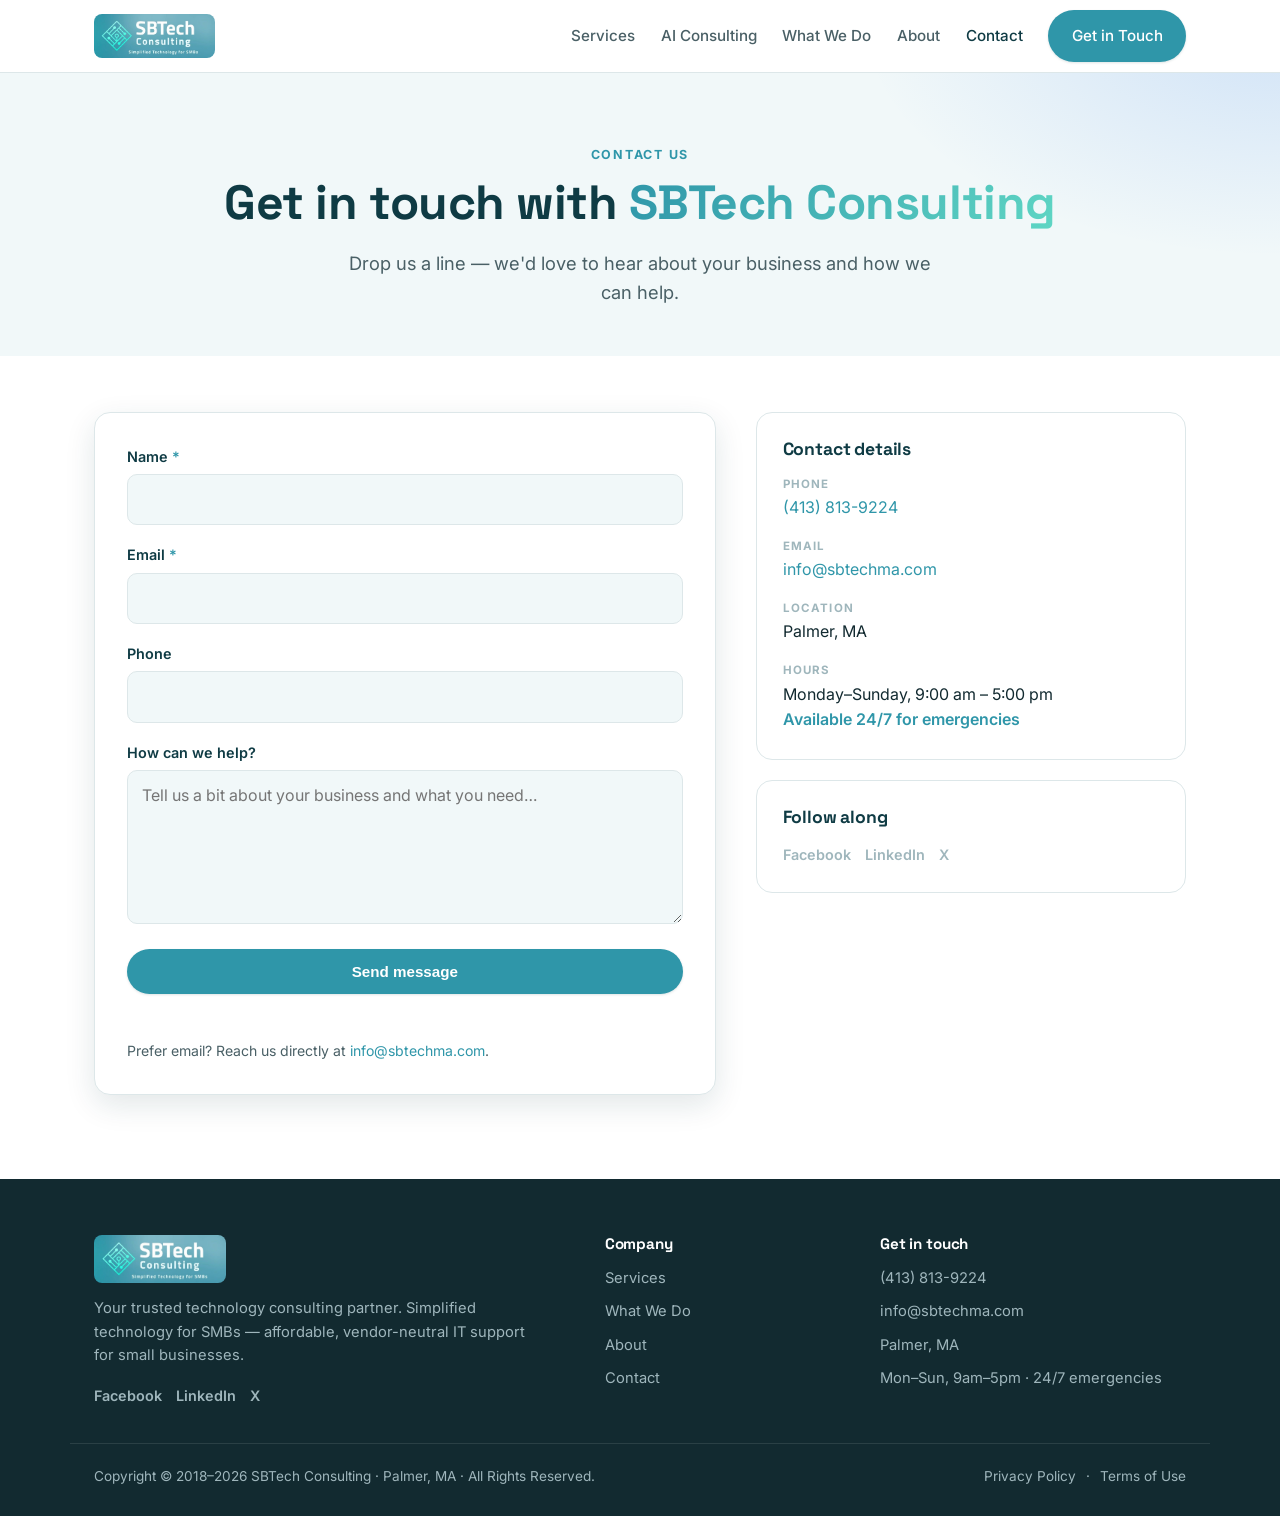
==== contact.html @ 66fe14eb "Add SEO basics: sitemap, robots, structured data, canonical URLs - Add robots.txt and sitemap.xml (4" ====
<!DOCTYPE html>
<html lang="en">
<head>
  <meta charset="UTF-8" />
  <meta name="viewport" content="width=device-width, initial-scale=1.0" />
  <title>Contact Us — SBTech Consulting</title>
  <meta name="description" content="Get in touch with SBTech Consulting. Call (413) 813-9224 or email info@sbtechma.com. Based in Palmer, MA. Available 24/7 for emergencies." />
  <link rel="canonical" href="https://sbtechma.com/contact.html" />

  <link rel="icon" type="image/png" href="assets/favicon.png" />
  <link rel="apple-touch-icon" href="assets/favicon.png" />
  <link rel="preconnect" href="https://fonts.googleapis.com" />
  <link rel="preconnect" href="https://fonts.gstatic.com" crossorigin />
  <link href="https://fonts.googleapis.com/css2?family=Inter:wght@400;500;600;700;800&family=Space+Grotesk:wght@500;600;700&display=swap" rel="stylesheet" />
  <link rel="stylesheet" href="styles.css" />
</head>
<body>
  <!-- Header -->
  <header class="site-header" id="top">
    <div class="container header-inner">
      <a href="index.html" class="brand" aria-label="SBTech Consulting home">
        <img src="assets/logo.png" alt="SBTech Consulting — Simplified Technology for SMBs" class="brand-logo" />
      </a>
      <nav class="nav" id="nav">
        <a href="index.html#services">Services</a>
        <a href="index.html#ai">AI Consulting</a>
        <a href="index.html#areas">What We Do</a>
        <a href="index.html#about">About</a>
        <a href="contact.html" class="active">Contact</a>
        <a href="contact.html" class="btn btn-primary nav-cta">Get in Touch</a>
      </nav>
      <button class="nav-toggle" id="navToggle" aria-label="Toggle menu" aria-expanded="false">
        <span></span><span></span><span></span>
      </button>
    </div>
  </header>

  <main>
    <section class="page-hero">
      <div class="container">
        <p class="eyebrow">Contact Us</p>
        <h1>Get in touch with <span class="grad">SBTech Consulting</span></h1>
        <p class="lead">Drop us a line — we'd love to hear about your business and how we can help.</p>
      </div>
    </section>

    <section class="section contact-section">
      <div class="container contact-grid">
        <!-- Form -->
        <div class="contact-form-wrap">
          <form id="contactForm" class="contact-form" action="https://api.web3forms.com/submit" method="POST" novalidate>
            <!-- Web3Forms config: replace the access key below with your own (see README) -->
            <input type="hidden" name="access_key" value="YOUR_WEB3FORMS_ACCESS_KEY" />
            <input type="hidden" name="subject" value="New inquiry from sbtechma.com" />
            <input type="hidden" name="from_name" value="SBTech Consulting Website" />
            <!-- Honeypot spam trap (hidden from real users) -->
            <input type="checkbox" name="botcheck" class="hp-field" tabindex="-1" autocomplete="off" />
            <div class="field">
              <label for="name">Name <span class="req">*</span></label>
              <input type="text" id="name" name="name" autocomplete="name" required />
            </div>
            <div class="field">
              <label for="email">Email <span class="req">*</span></label>
              <input type="email" id="email" name="email" autocomplete="email" required />
            </div>
            <div class="field">
              <label for="phone">Phone</label>
              <input type="tel" id="phone" name="phone" autocomplete="tel" />
            </div>
            <div class="field">
              <label for="message">How can we help?</label>
              <textarea id="message" name="message" rows="5" placeholder="Tell us a bit about your business and what you need…"></textarea>
            </div>
            <button type="submit" class="btn btn-primary btn-block">Send message</button>
            <p class="form-note" id="formNote" role="status"></p>
            <p class="form-fineprint">
              Prefer email? Reach us directly at
              <a href="mailto:info@sbtechma.com">info@sbtechma.com</a>.
            </p>
          </form>
        </div>

        <!-- Details -->
        <aside class="contact-details">
          <div class="detail-card">
            <h3>Contact details</h3>
            <ul class="detail-list">
              <li>
                <span class="detail-label">Phone</span>
                <a href="tel:+14138139224">(413) 813-9224</a>
              </li>
              <li>
                <span class="detail-label">Email</span>
                <a href="mailto:info@sbtechma.com">info@sbtechma.com</a>
              </li>
              <li>
                <span class="detail-label">Location</span>
                <span>Palmer, MA</span>
              </li>
              <li>
                <span class="detail-label">Hours</span>
                <span>Monday–Sunday, 9:00 am – 5:00 pm<br /><em>Available 24/7 for emergencies</em></span>
              </li>
            </ul>
          </div>
          <div class="detail-card">
            <h3>Follow along</h3>
            <div class="social">
              <a href="https://facebook.com/SBTechOnline/" target="_blank" rel="noopener">Facebook</a>
              <a href="https://linkedin.com/in/joseph-nompleggi-0834941b" target="_blank" rel="noopener">LinkedIn</a>
              <a href="https://x.com/NompleggiJoseph" target="_blank" rel="noopener">X</a>
            </div>
          </div>
        </aside>
      </div>
    </section>
  </main>

  <footer class="site-footer">
    <div class="container footer-grid">
      <div>
        <a href="index.html" class="brand brand-footer" aria-label="SBTech Consulting home">
          <img src="assets/logo.png" alt="SBTech Consulting" class="brand-logo" />
        </a>
        <p class="footer-blurb">Your trusted technology consulting partner. Simplified technology for SMBs — affordable, vendor-neutral IT support for small businesses.</p>
        <div class="social">
          <a href="https://facebook.com/SBTechOnline/" target="_blank" rel="noopener">Facebook</a>
          <a href="https://linkedin.com/in/joseph-nompleggi-0834941b" target="_blank" rel="noopener">LinkedIn</a>
          <a href="https://x.com/NompleggiJoseph" target="_blank" rel="noopener">X</a>
        </div>
      </div>
      <div class="footer-col">
        <h4>Company</h4>
        <a href="index.html#services">Services</a>
        <a href="index.html#areas">What We Do</a>
        <a href="index.html#about">About</a>
        <a href="contact.html">Contact</a>
      </div>
      <div class="footer-col">
        <h4>Get in touch</h4>
        <a href="tel:+14138139224">(413) 813-9224</a>
        <a href="mailto:info@sbtechma.com">info@sbtechma.com</a>
        <span>Palmer, MA</span>
        <span>Mon–Sun, 9am–5pm · 24/7 emergencies</span>
      </div>
    </div>
    <div class="container footer-bottom">
      <p>Copyright © 2018–<span id="year"></span> SBTech Consulting · Palmer, MA · All Rights Reserved.</p>
      <p class="footer-legal">
        <a href="privacy.html">Privacy Policy</a>
        <span aria-hidden="true">·</span>
        <a href="terms.html">Terms of Use</a>
      </p>
    </div>
  </footer>

  <script src="script.js"></script>
</body>
</html>
---- styles.css ----
/* ===========================================================
   SBTech Consulting — styles
   =========================================================== */

:root {
  /* Brand palette sampled from the SBTech logo (teal gradient + mint accent) */
  --navy: #0f3b44;        /* deep teal — headings */
  --navy-800: #134e59;    /* dark teal — dark sections */
  --navy-700: #1d6f7e;    /* mid teal */
  --blue: #2f96a9;        /* primary teal (logo) */
  --blue-600: #1d6f7e;    /* darker teal — hover */
  --cyan: #5fd6c4;        /* mint accent (logo icon) */
  --ink: #122a30;
  --slate: #4a6066;
  --slate-300: #9fb6bc;
  --line: #dde7e9;
  --bg: #ffffff;
  --bg-soft: #f1f8f9;
  --white: #ffffff;
  --radius: 16px;
  --radius-sm: 10px;
  --shadow-sm: 0 1px 3px rgba(15, 59, 68, .08), 0 1px 2px rgba(15, 59, 68, .06);
  --shadow-md: 0 10px 30px rgba(15, 59, 68, .12);
  --shadow-lg: 0 24px 60px rgba(15, 59, 68, .20);
  --grad: linear-gradient(120deg, var(--blue), var(--cyan));
  --maxw: 1140px;
}

* { box-sizing: border-box; }

html { scroll-behavior: smooth; }

body {
  margin: 0;
  font-family: "Inter", system-ui, -apple-system, Segoe UI, Roboto, sans-serif;
  color: var(--ink);
  background: var(--bg);
  line-height: 1.6;
  -webkit-font-smoothing: antialiased;
}

h1, h2, h3, h4 {
  font-family: "Space Grotesk", "Inter", sans-serif;
  line-height: 1.15;
  margin: 0 0 .4em;
  color: var(--navy);
  letter-spacing: -0.01em;
}

p { margin: 0 0 1rem; }
a { color: var(--blue); text-decoration: none; }
a:hover { color: var(--blue-600); }
img { max-width: 100%; display: block; }

.container {
  width: 100%;
  max-width: var(--maxw);
  margin: 0 auto;
  padding: 0 24px;
}

.grad {
  background: var(--grad);
  -webkit-background-clip: text;
  background-clip: text;
  color: transparent;
}

.eyebrow {
  text-transform: uppercase;
  letter-spacing: .14em;
  font-size: .78rem;
  font-weight: 700;
  color: var(--blue);
  margin: 0 0 .6rem;
}

/* ---------- Buttons ---------- */
.btn {
  display: inline-flex;
  align-items: center;
  justify-content: center;
  gap: .5rem;
  padding: .8rem 1.4rem;
  border-radius: 999px;
  font-weight: 600;
  font-size: .95rem;
  cursor: pointer;
  border: 1px solid transparent;
  transition: transform .15s ease, box-shadow .15s ease, background .2s ease;
  white-space: nowrap;
}
.btn:active { transform: translateY(1px); }
.btn-primary { background: var(--blue); color: #fff; box-shadow: var(--shadow-sm); }
.btn-primary:hover { background: var(--blue-600); color: #fff; box-shadow: var(--shadow-md); }
.btn-ghost { background: transparent; color: var(--navy); border-color: var(--line); }
.btn-ghost:hover { border-color: var(--blue); color: var(--blue); }
.btn-light { background: #fff; color: var(--navy); }
.btn-light:hover { color: var(--blue); }
.btn-ghost-light { background: transparent; color: #fff; border-color: rgba(255,255,255,.4); }
.btn-ghost-light:hover { border-color: #fff; color: #fff; }
.btn-block { width: 100%; }

/* ---------- Header ---------- */
.site-header {
  position: sticky;
  top: 0;
  z-index: 50;
  background: rgba(255,255,255,.85);
  backdrop-filter: blur(10px);
  border-bottom: 1px solid var(--line);
}
.header-inner {
  display: flex;
  align-items: center;
  justify-content: space-between;
  height: 72px;
}
.brand {
  display: inline-flex;
  align-items: center;
  gap: .6rem;
  font-family: "Space Grotesk", sans-serif;
  font-weight: 700;
  font-size: 1.2rem;
  color: var(--navy);
}
.brand-mark {
  display: grid;
  place-items: center;
  width: 38px; height: 38px;
  border-radius: 10px;
  background: var(--grad);
  color: #fff;
  font-weight: 700;
  font-size: .95rem;
}
.brand-accent { color: var(--blue); }

/* Image logo */
.brand-logo { height: 44px; width: auto; display: block; border-radius: 8px; }
.brand-footer .brand-logo { height: 48px; }
.nav {
  display: flex;
  align-items: center;
  gap: 1.6rem;
}
.nav > a {
  color: var(--slate);
  font-weight: 500;
  font-size: .95rem;
}
.nav > a:hover, .nav > a.active { color: var(--navy); }
.nav .nav-cta { color: #fff; }
.nav .nav-cta:hover { color: #fff; }

.nav-toggle {
  display: none;
  flex-direction: column;
  gap: 5px;
  background: none;
  border: 0;
  cursor: pointer;
  padding: 8px;
}
.nav-toggle span {
  width: 24px; height: 2px;
  background: var(--navy);
  border-radius: 2px;
  transition: .25s;
}

/* ---------- Hero ---------- */
.hero {
  position: relative;
  background:
    radial-gradient(900px 500px at 80% -10%, rgba(34,211,238,.18), transparent 60%),
    radial-gradient(700px 500px at 0% 0%, rgba(31,111,235,.16), transparent 55%),
    var(--bg-soft);
  padding: 84px 0 72px;
  overflow: hidden;
}
.hero-inner {
  display: grid;
  grid-template-columns: 1.15fr .85fr;
  gap: 48px;
  align-items: center;
}
.hero h1 {
  font-size: clamp(2.3rem, 5vw, 3.6rem);
  margin-bottom: .5em;
}
.tagline {
  font-family: "Space Grotesk", sans-serif;
  font-weight: 600;
  font-size: 1.1rem;
  color: var(--blue);
  margin: -0.2rem 0 1rem;
  letter-spacing: .01em;
}
.lead {
  font-size: 1.15rem;
  color: var(--slate);
  max-width: 32em;
}
.hero-actions {
  display: flex;
  gap: .8rem;
  flex-wrap: wrap;
  margin: 1.6rem 0 1.4rem;
}
.hero-badges {
  list-style: none;
  padding: 0; margin: 0;
  display: flex;
  flex-wrap: wrap;
  gap: 1rem 1.6rem;
  color: var(--slate);
  font-size: .92rem;
  font-weight: 500;
}

.hero-card {
  position: relative;
  background: var(--navy);
  color: #fff;
  border-radius: 20px;
  padding: 32px;
  box-shadow: var(--shadow-lg);
  overflow: hidden;
}
.hero-card-glow {
  position: absolute;
  inset: -40% -20% auto auto;
  width: 320px; height: 320px;
  background: var(--grad);
  filter: blur(60px);
  opacity: .35;
}
.hero-card-body { position: relative; }

/* Hero illustration */
.hero-image-wrap {
  position: relative;
  display: grid;
  place-items: center;
}
.hero-image-wrap .hero-card-glow {
  inset: 10% -10% auto auto;
  width: 360px; height: 360px;
  opacity: .25;
}
.hero-image {
  position: relative;
  width: 100%;
  max-width: 440px;
  border-radius: 20px;
  background: #fff;
  padding: 18px;
  box-shadow: var(--shadow-lg);
}
.hero-card-label {
  text-transform: uppercase;
  letter-spacing: .12em;
  font-size: .72rem;
  color: var(--cyan);
  font-weight: 700;
  margin-bottom: .8rem;
}
.hero-card-quote {
  font-family: "Space Grotesk", sans-serif;
  font-size: 1.25rem;
  line-height: 1.4;
  margin-bottom: 1.6rem;
}
.hero-card-meta {
  display: flex;
  align-items: center;
  gap: .8rem;
  border-top: 1px solid rgba(255,255,255,.14);
  padding-top: 1.2rem;
}
.hero-card-meta small { display: block; color: var(--slate-300); }
.avatar {
  display: grid;
  place-items: center;
  width: 44px; height: 44px;
  border-radius: 50%;
  background: var(--grad);
  font-weight: 700;
}

/* ---------- Stats ---------- */
.stats { background: var(--navy); color: #fff; }
.stats-grid {
  display: grid;
  grid-template-columns: repeat(4, 1fr);
  gap: 24px;
  padding: 36px 24px;
}
.stat { text-align: center; }
.stat strong {
  display: block;
  font-family: "Space Grotesk", sans-serif;
  font-size: 2rem;
  color: #fff;
}
.stat span { color: var(--slate-300); font-size: .9rem; }

/* ---------- Sections ---------- */
.section { padding: 84px 0; }
.section-alt { background: var(--bg-soft); }
.section-head { max-width: 42em; margin: 0 auto 48px; text-align: center; }
.section-head h2 { font-size: clamp(1.8rem, 3.5vw, 2.5rem); }
.section-sub { color: var(--slate); font-size: 1.05rem; }

/* ---------- Cards ---------- */
.cards {
  display: grid;
  grid-template-columns: repeat(4, 1fr);
  gap: 20px;
}
.card {
  background: #fff;
  border: 1px solid var(--line);
  border-radius: var(--radius);
  padding: 26px 22px;
  transition: transform .18s ease, box-shadow .18s ease, border-color .18s ease;
}
.card:hover {
  transform: translateY(-4px);
  box-shadow: var(--shadow-md);
  border-color: transparent;
}
.card-icon {
  font-size: 1.7rem;
  width: 52px; height: 52px;
  display: grid;
  place-items: center;
  border-radius: 12px;
  background: var(--bg-soft);
  margin-bottom: 14px;
}
.card h3 { font-size: 1.08rem; }
.card p { color: var(--slate); font-size: .95rem; margin: 0; }

/* Featured (AI) service card */
.card-featured {
  position: relative;
  background: linear-gradient(160deg, #103e47, #1d6f7e);
  border-color: transparent;
  color: #fff;
}
.card-featured h3 { color: #fff; }
.card-featured p { color: #d6eef0; }
.card-featured .card-icon { background: rgba(255,255,255,.12); }
.card-featured:hover { box-shadow: var(--shadow-lg); }
.card-badge {
  position: absolute;
  top: 16px; right: 16px;
  background: var(--cyan);
  color: #0f3b44;
  font-size: .68rem;
  font-weight: 800;
  letter-spacing: .08em;
  text-transform: uppercase;
  padding: 4px 10px;
  border-radius: 999px;
}
.card-link {
  display: inline-block;
  margin-top: 12px;
  color: var(--cyan);
  font-weight: 600;
  font-size: .92rem;
}
.card-link:hover { color: #fff; }

/* ---------- AI Consulting section ---------- */
.ai {
  position: relative;
  overflow: hidden;
  padding: 88px 0;
  background: linear-gradient(150deg, #0d3640 0%, #134e59 55%, #1d6f7e 100%);
  color: #fff;
}
.ai-bg { position: absolute; inset: 0; pointer-events: none; }
.ai-orb {
  position: absolute;
  border-radius: 50%;
  filter: blur(70px);
  opacity: .5;
}
.ai-orb-1 {
  width: 380px; height: 380px;
  background: radial-gradient(circle, var(--cyan), transparent 70%);
  top: -120px; right: -60px;
}
.ai-orb-2 {
  width: 320px; height: 320px;
  background: radial-gradient(circle, #2f96a9, transparent 70%);
  bottom: -120px; left: -80px;
}
.ai-grid {
  position: absolute;
  inset: 0;
  background-image:
    linear-gradient(rgba(255,255,255,.05) 1px, transparent 1px),
    linear-gradient(90deg, rgba(255,255,255,.05) 1px, transparent 1px);
  background-size: 44px 44px;
  mask-image: radial-gradient(ellipse at center, #000 30%, transparent 75%);
  -webkit-mask-image: radial-gradient(ellipse at center, #000 30%, transparent 75%);
}
.ai-inner { position: relative; }
.ai-head { max-width: 44em; margin: 0 auto 44px; text-align: center; }
.ai-head h2 { color: #fff; font-size: clamp(1.9rem, 3.6vw, 2.6rem); }
.ai-sub { color: #cfe7ea; font-size: 1.08rem; }
.eyebrow-light { color: var(--cyan); }

.ai-cards {
  display: grid;
  grid-template-columns: repeat(3, 1fr);
  gap: 18px;
}
.ai-card {
  background: rgba(255,255,255,.07);
  border: 1px solid rgba(255,255,255,.14);
  border-radius: var(--radius);
  padding: 26px 22px;
  backdrop-filter: blur(6px);
  transition: transform .18s ease, background .2s ease, border-color .2s ease;
}
.ai-card:hover {
  transform: translateY(-4px);
  background: rgba(255,255,255,.12);
  border-color: var(--cyan);
}
.ai-card-icon {
  font-size: 1.6rem;
  width: 50px; height: 50px;
  display: grid; place-items: center;
  border-radius: 12px;
  background: rgba(255,255,255,.12);
  margin-bottom: 14px;
}
.ai-card h3 { color: #fff; font-size: 1.1rem; }
.ai-card p { color: #cfe7ea; font-size: .95rem; margin: 0; }

.ai-cta {
  margin-top: 40px;
  text-align: center;
  display: flex;
  flex-direction: column;
  align-items: center;
  gap: 16px;
}
.ai-cta p { color: #eafafb; font-size: 1.12rem; max-width: 36em; margin: 0; }
.ai-cta em { color: var(--cyan); font-style: normal; font-weight: 700; }

/* ---------- Areas ---------- */
.areas {
  display: grid;
  grid-template-columns: repeat(3, 1fr);
  gap: 20px;
}
.area {
  background: #fff;
  border: 1px solid var(--line);
  border-radius: var(--radius);
  padding: 28px;
  position: relative;
}
.area-num {
  font-family: "Space Grotesk", sans-serif;
  font-weight: 700;
  color: var(--blue);
  opacity: .55;
  font-size: 1.1rem;
}
.area h3 { margin-top: .4rem; font-size: 1.15rem; }
.area p { color: var(--slate); margin: 0; font-size: .96rem; }
.area-cta {
  background: var(--navy);
  border-color: var(--navy);
  color: #fff;
  display: flex;
  flex-direction: column;
  gap: .5rem;
  align-items: flex-start;
}
.area-cta h3 { color: #fff; }
.area-cta p { color: var(--slate-300); }
.area-cta .btn { margin-top: auto; }

/* ---------- About ---------- */
.about-grid {
  display: grid;
  grid-template-columns: 1.1fr .9fr;
  gap: 56px;
  align-items: center;
}
.about-copy p { color: var(--slate); }
.about-points {
  list-style: none;
  margin: 0; padding: 0;
  display: grid;
  gap: 14px;
}
.about-points li {
  background: var(--bg-soft);
  border: 1px solid var(--line);
  border-left: 3px solid var(--blue);
  padding: 16px 18px;
  border-radius: var(--radius-sm);
  color: var(--slate);
}
.about-points strong { color: var(--navy); }

/* ---------- Partners ---------- */
.partners {
  list-style: none;
  margin: 0; padding: 0;
  display: flex;
  flex-wrap: wrap;
  justify-content: center;
  align-items: center;
  gap: 18px;
}
.partners li {
  background: #fff;
  border: 1px solid var(--line);
  border-radius: var(--radius-sm);
  padding: 18px 26px;
  box-shadow: var(--shadow-sm);
  display: grid;
  place-items: center;
  min-width: 150px;
  height: 92px;
  transition: transform .18s ease, box-shadow .18s ease;
}
.partners li:hover { transform: translateY(-3px); box-shadow: var(--shadow-md); }
.partners img {
  max-height: 48px;
  max-width: 150px;
  width: auto;
  object-fit: contain;
}

/* ---------- CTA ---------- */
.cta {
  background:
    radial-gradient(600px 300px at 90% 10%, rgba(34,211,238,.25), transparent 60%),
    var(--navy);
  color: #fff;
  padding: 72px 0;
}
.cta-inner { text-align: center; }
.cta h2 { color: #fff; font-size: clamp(1.7rem, 3vw, 2.3rem); }
.cta p { color: var(--slate-300); margin-bottom: 1.6rem; }
.cta .hero-actions { justify-content: center; }

/* ---------- Page hero (contact) ---------- */
.page-hero {
  background:
    radial-gradient(700px 400px at 100% -20%, rgba(31,111,235,.16), transparent 60%),
    var(--bg-soft);
  padding: 72px 0 48px;
  text-align: center;
}
.page-hero h1 { font-size: clamp(2rem, 4.5vw, 3rem); }
.page-hero .lead { margin: 0 auto; }

/* ---------- Contact ---------- */
.contact-section { padding-top: 56px; }
.contact-grid {
  display: grid;
  grid-template-columns: 1.3fr .9fr;
  gap: 40px;
  align-items: start;
}
.contact-form-wrap {
  background: #fff;
  border: 1px solid var(--line);
  border-radius: var(--radius);
  padding: 32px;
  box-shadow: var(--shadow-md);
}
.field { margin-bottom: 18px; }
.field label {
  display: block;
  font-weight: 600;
  font-size: .9rem;
  margin-bottom: 6px;
  color: var(--navy);
}
.req { color: var(--blue); }
.field input,
.field textarea {
  width: 100%;
  padding: 12px 14px;
  border: 1px solid var(--line);
  border-radius: var(--radius-sm);
  font: inherit;
  color: var(--ink);
  background: var(--bg-soft);
  transition: border-color .15s, box-shadow .15s, background .15s;
}
.field input:focus,
.field textarea:focus {
  outline: none;
  border-color: var(--blue);
  background: #fff;
  box-shadow: 0 0 0 3px rgba(31,111,235,.15);
}
.field textarea { resize: vertical; }
.form-note {
  margin: 14px 0 0;
  font-size: .92rem;
  font-weight: 600;
  min-height: 1.2em;
}
.form-note.ok { color: #15803d; }
.form-note.err { color: #b91c1c; }
.form-fineprint { margin: 14px 0 0; font-size: .88rem; color: var(--slate); }
.hp-field { position: absolute !important; left: -9999px; opacity: 0; height: 0; width: 0; }
.btn[disabled] { opacity: .6; cursor: progress; }

.contact-details { display: grid; gap: 20px; }
.detail-card {
  background: #fff;
  border: 1px solid var(--line);
  border-radius: var(--radius);
  padding: 26px;
}
.detail-card h3 { font-size: 1.1rem; margin-bottom: 1rem; }
.detail-list { list-style: none; margin: 0; padding: 0; display: grid; gap: 16px; }
.detail-list li { display: grid; gap: 2px; }
.detail-label {
  text-transform: uppercase;
  letter-spacing: .1em;
  font-size: .72rem;
  font-weight: 700;
  color: var(--slate-300);
}
.detail-list em { color: var(--blue); font-style: normal; font-weight: 600; }

/* ---------- Footer ---------- */
.site-footer { background: var(--ink); color: var(--slate-300); padding: 56px 0 28px; }
.footer-grid {
  display: grid;
  grid-template-columns: 2fr 1fr 1.3fr;
  gap: 40px;
  padding-bottom: 36px;
  border-bottom: 1px solid rgba(255,255,255,.1);
}
.brand-footer { color: #fff; margin-bottom: 14px; }
.footer-blurb { max-width: 30em; font-size: .92rem; }
.footer-col { display: flex; flex-direction: column; gap: 10px; }
.footer-col h4 { color: #fff; font-size: .95rem; margin-bottom: 4px; }
.footer-col a, .footer-col span { color: var(--slate-300); font-size: .92rem; }
.footer-col a:hover { color: #fff; }
.social { display: flex; gap: 14px; margin-top: 14px; }
.social a { color: var(--slate-300); font-weight: 600; font-size: .9rem; }
.social a:hover { color: var(--cyan); }
.footer-bottom {
  padding-top: 22px;
  font-size: .85rem;
  display: flex;
  flex-wrap: wrap;
  justify-content: space-between;
  gap: 8px 20px;
}
.footer-bottom p { margin: 0; }
.footer-legal { display: flex; gap: 10px; align-items: center; }
.footer-legal a { color: var(--slate-300); }
.footer-legal a:hover { color: #fff; }

/* ---------- Legal pages ---------- */
.legal {
  max-width: 760px;
  margin: 0 auto;
}
.legal h2 {
  font-size: 1.3rem;
  margin-top: 2rem;
}
.legal p, .legal li { color: var(--slate); }
.legal ul { padding-left: 1.2rem; margin: 0 0 1rem; }
.legal li { margin-bottom: .5rem; }
.legal-meta {
  color: var(--slate-300);
  font-size: .9rem;
  font-weight: 600;
  text-transform: uppercase;
  letter-spacing: .06em;
}
.legal-disclaimer {
  margin-top: 2.5rem;
  padding: 16px 18px;
  background: var(--bg-soft);
  border-left: 3px solid var(--blue);
  border-radius: var(--radius-sm);
  font-size: .9rem;
  color: var(--slate);
}

/* ---------- Responsive ---------- */
@media (max-width: 980px) {
  .hero-inner, .about-grid, .contact-grid { grid-template-columns: 1fr; }
  .cards { grid-template-columns: repeat(2, 1fr); }
  .areas { grid-template-columns: repeat(2, 1fr); }
  .ai-cards { grid-template-columns: repeat(2, 1fr); }
  .hero-card { max-width: 480px; }
}

@media (max-width: 760px) {
  .nav {
    position: fixed;
    inset: 72px 0 auto 0;
    flex-direction: column;
    align-items: stretch;
    background: #fff;
    border-bottom: 1px solid var(--line);
    padding: 16px 24px 24px;
    gap: .5rem;
    transform: translateY(-120%);
    transition: transform .28s ease;
    box-shadow: var(--shadow-md);
  }
  .nav.open { transform: translateY(0); }
  .nav > a { padding: 10px 0; }
  .nav .nav-cta { margin-top: 6px; }
  .nav-toggle { display: flex; }
  .nav-toggle[aria-expanded="true"] span:nth-child(1) { transform: translateY(7px) rotate(45deg); }
  .nav-toggle[aria-expanded="true"] span:nth-child(2) { opacity: 0; }
  .nav-toggle[aria-expanded="true"] span:nth-child(3) { transform: translateY(-7px) rotate(-45deg); }
  .stats-grid { grid-template-columns: repeat(2, 1fr); gap: 28px; }
  .footer-grid { grid-template-columns: 1fr; gap: 28px; }
  .section { padding: 60px 0; }
}

@media (max-width: 480px) {
  .cards, .areas, .ai-cards { grid-template-columns: 1fr; }
}
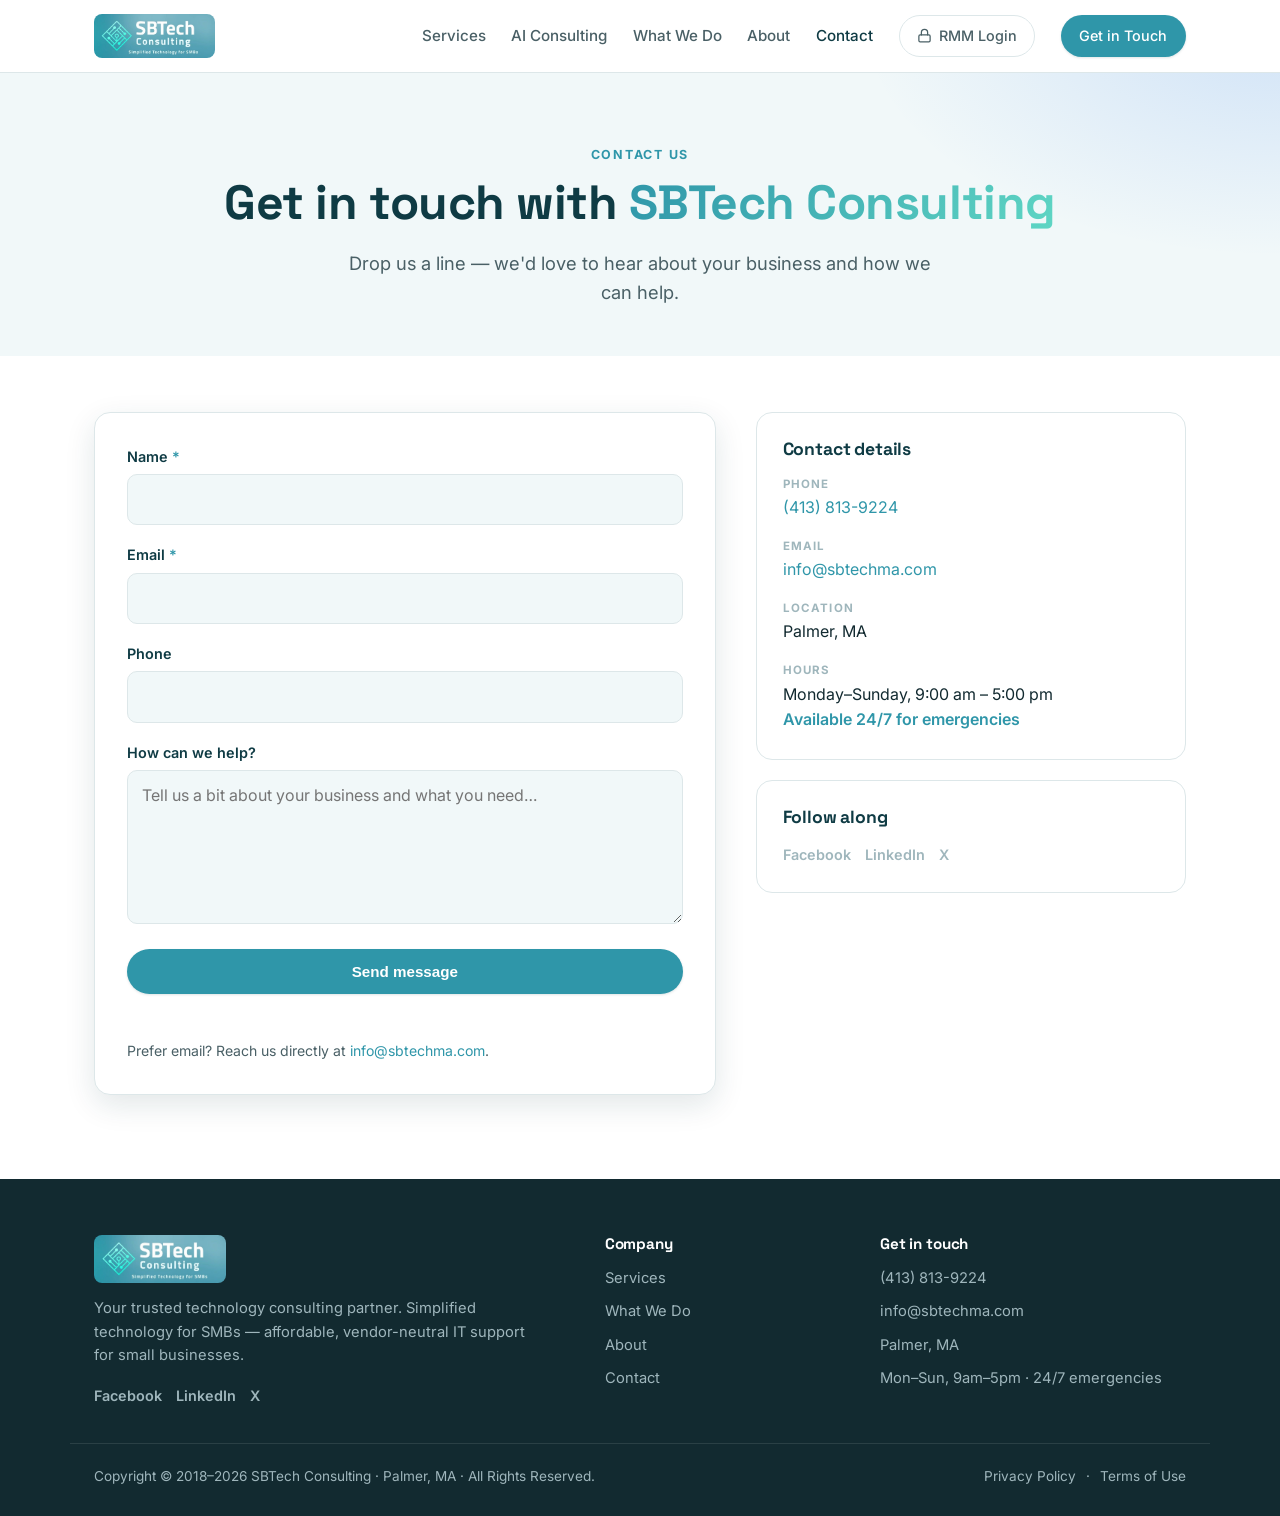
==== commit 244b2432: "Add RMM Login button to header nav Links to the remote monitoring dashboard (am.remote.management) i" ====
--- a/contact.html
+++ b/contact.html
@@ -27,6 +27,10 @@
         <a href="index.html#areas">What We Do</a>
         <a href="index.html#about">About</a>
         <a href="contact.html" class="active">Contact</a>
+        <a href="https://www.am.remote.management/dashboard/" target="_blank" rel="noopener" class="btn btn-ghost nav-login">
+          <svg viewBox="0 0 24 24" fill="none" stroke="currentColor" stroke-width="2" stroke-linecap="round" stroke-linejoin="round" aria-hidden="true"><rect x="3" y="11" width="18" height="11" rx="2"/><path d="M7 11V7a5 5 0 0 1 10 0v4"/></svg>
+          RMM Login
+        </a>
         <a href="contact.html" class="btn btn-primary nav-cta">Get in Touch</a>
       </nav>
       <button class="nav-toggle" id="navToggle" aria-label="Toggle menu" aria-expanded="false">
--- a/styles.css
+++ b/styles.css
@@ -153,6 +153,9 @@
 .nav > a:hover, .nav > a.active { color: var(--navy); }
 .nav .nav-cta { color: #fff; }
 .nav .nav-cta:hover { color: #fff; }
+.nav .btn { padding: .55rem 1.1rem; font-size: .9rem; }
+.nav-login { display: inline-flex; align-items: center; gap: .4rem; }
+.nav-login svg { width: 15px; height: 15px; }
 
 .nav-toggle {
   display: none;
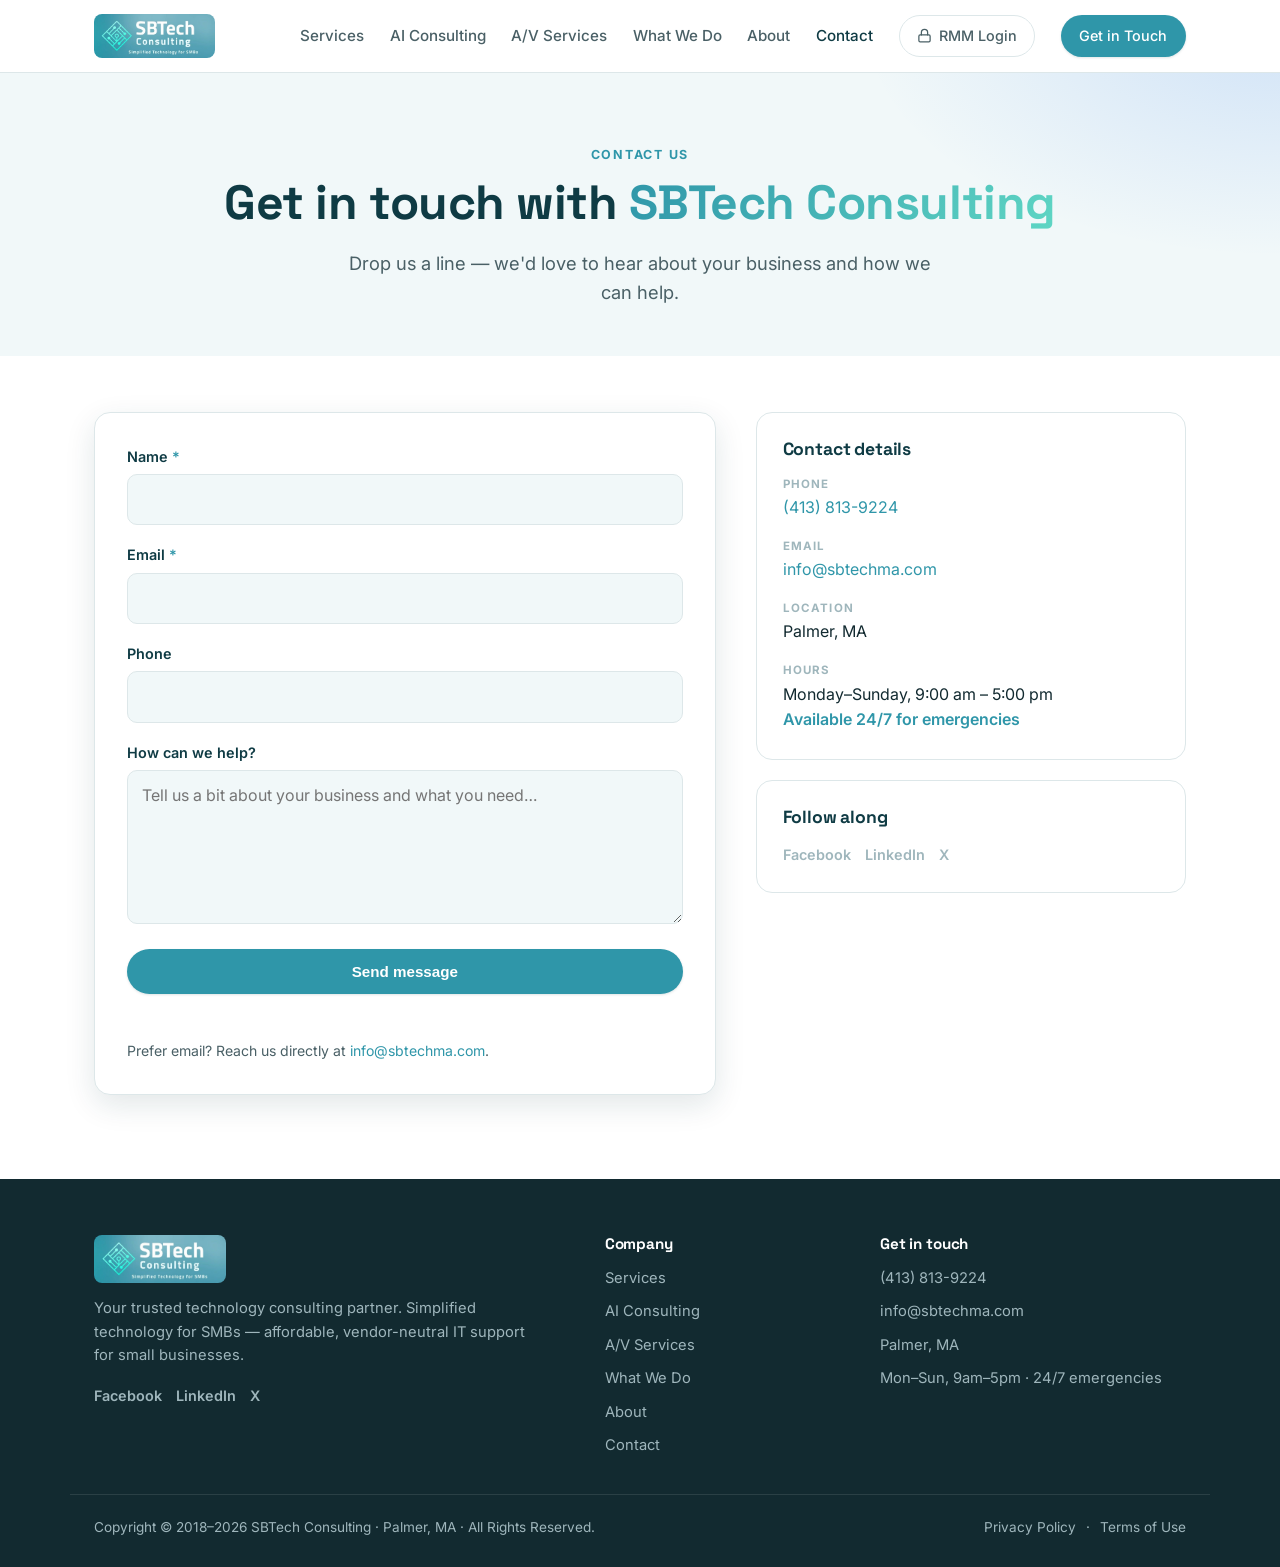
==== commit 6f9370a2: "Add Audio/Video Services section - New A/V Services section: mics/lavs, speakers, screens/projectors" ====
--- a/contact.html
+++ b/contact.html
@@ -24,6 +24,7 @@
       <nav class="nav" id="nav">
         <a href="index.html#services">Services</a>
         <a href="index.html#ai">AI Consulting</a>
+        <a href="index.html#av">A/V Services</a>
         <a href="index.html#areas">What We Do</a>
         <a href="index.html#about">About</a>
         <a href="contact.html" class="active">Contact</a>
@@ -136,6 +137,8 @@
       <div class="footer-col">
         <h4>Company</h4>
         <a href="index.html#services">Services</a>
+        <a href="index.html#ai">AI Consulting</a>
+        <a href="index.html#av">A/V Services</a>
         <a href="index.html#areas">What We Do</a>
         <a href="index.html#about">About</a>
         <a href="contact.html">Contact</a>
--- a/styles.css
+++ b/styles.css
@@ -149,6 +149,7 @@
   color: var(--slate);
   font-weight: 500;
   font-size: .95rem;
+  white-space: nowrap;
 }
 .nav > a:hover, .nav > a.active { color: var(--navy); }
 .nav .nav-cta { color: #fff; }
@@ -460,6 +461,8 @@
 .ai-cta p { color: #eafafb; font-size: 1.12rem; max-width: 36em; margin: 0; }
 .ai-cta em { color: var(--cyan); font-style: normal; font-weight: 700; }
 
+.av-cta { text-align: center; margin-top: 36px; }
+
 /* ---------- Areas ---------- */
 .areas {
   display: grid;
@@ -716,7 +719,7 @@
   .hero-card { max-width: 480px; }
 }
 
-@media (max-width: 760px) {
+@media (max-width: 1024px) {
   .nav {
     position: fixed;
     inset: 72px 0 auto 0;
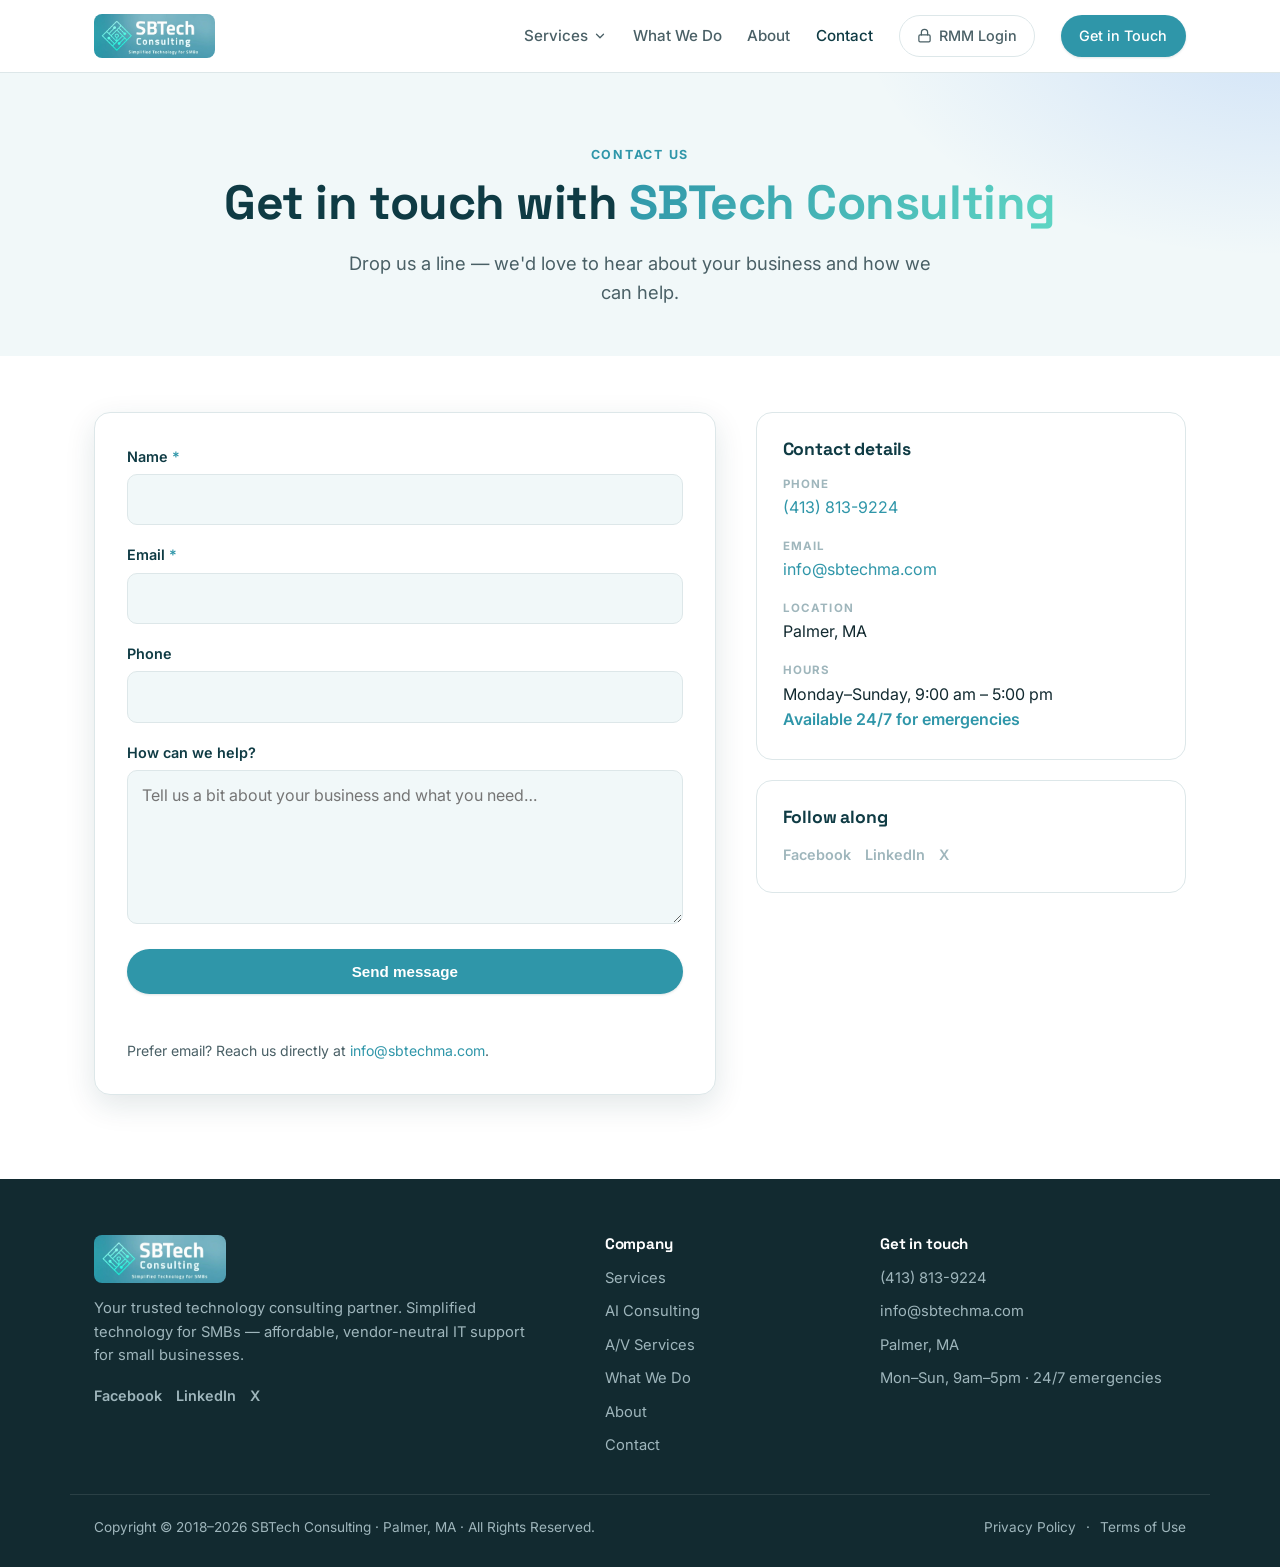
==== commit a4dacac4: "Group Services into a dropdown (IT Consulting, A/V, AI) - Replace separate top-level AI/AV nav items" ====
--- a/contact.html
+++ b/contact.html
@@ -22,9 +22,16 @@
         <img src="assets/logo.png" alt="SBTech Consulting — Simplified Technology for SMBs" class="brand-logo" />
       </a>
       <nav class="nav" id="nav">
-        <a href="index.html#services">Services</a>
-        <a href="index.html#ai">AI Consulting</a>
-        <a href="index.html#av">A/V Services</a>
+        <div class="nav-item has-dropdown">
+          <a href="index.html#services" class="nav-link">Services
+            <svg class="caret" viewBox="0 0 24 24" fill="none" stroke="currentColor" stroke-width="2.2" stroke-linecap="round" stroke-linejoin="round" aria-hidden="true"><path d="m6 9 6 6 6-6"/></svg>
+          </a>
+          <div class="dropdown">
+            <a href="index.html#services">IT Consulting</a>
+            <a href="index.html#av">A/V Services</a>
+            <a href="index.html#ai">AI Consulting</a>
+          </div>
+        </div>
         <a href="index.html#areas">What We Do</a>
         <a href="index.html#about">About</a>
         <a href="contact.html" class="active">Contact</a>
--- a/styles.css
+++ b/styles.css
@@ -145,13 +145,62 @@
   align-items: center;
   gap: 1.6rem;
 }
-.nav > a {
+.nav > a, .nav-link {
   color: var(--slate);
   font-weight: 500;
   font-size: .95rem;
   white-space: nowrap;
 }
-.nav > a:hover, .nav > a.active { color: var(--navy); }
+.nav > a:hover, .nav > a.active, .nav-link:hover { color: var(--navy); }
+
+/* Dropdown menu */
+.nav-item { position: relative; display: inline-flex; }
+.nav-link {
+  display: inline-flex;
+  align-items: center;
+  gap: .3rem;
+  cursor: pointer;
+}
+.nav-link .caret {
+  width: 14px; height: 14px;
+  transition: transform .2s ease;
+}
+.nav-item:hover .nav-link .caret,
+.nav-item:focus-within .nav-link .caret { transform: rotate(180deg); }
+.dropdown {
+  position: absolute;
+  top: 100%;
+  left: 0;
+  min-width: 200px;
+  background: #fff;
+  border: 1px solid var(--line);
+  border-radius: 12px;
+  box-shadow: var(--shadow-md);
+  padding: 8px;
+  display: flex;
+  flex-direction: column;
+  gap: 2px;
+  opacity: 0;
+  visibility: hidden;
+  transform: translateY(6px);
+  transition: opacity .18s ease, transform .18s ease, visibility .18s;
+  z-index: 60;
+}
+.nav-item:hover .dropdown,
+.nav-item:focus-within .dropdown {
+  opacity: 1;
+  visibility: visible;
+  transform: translateY(0);
+}
+.dropdown a {
+  padding: 9px 12px;
+  border-radius: 8px;
+  color: var(--slate);
+  font-size: .92rem;
+  font-weight: 500;
+  white-space: nowrap;
+}
+.dropdown a:hover { background: var(--bg-soft); color: var(--navy); }
 .nav .nav-cta { color: #fff; }
 .nav .nav-cta:hover { color: #fff; }
 .nav .btn { padding: .55rem 1.1rem; font-size: .9rem; }
@@ -736,6 +785,25 @@
   .nav.open { transform: translateY(0); }
   .nav > a { padding: 10px 0; }
   .nav .nav-cta { margin-top: 6px; }
+  /* Dropdown expands inline inside the mobile menu */
+  .nav-item { display: block; width: 100%; }
+  .nav-link { padding: 10px 0; }
+  .nav-link .caret { display: none; }
+  .dropdown {
+    position: static;
+    opacity: 1;
+    visibility: visible;
+    transform: none;
+    min-width: 0;
+    padding: 0 0 4px 14px;
+    margin: 0 0 4px 4px;
+    border: none;
+    border-left: 2px solid var(--line);
+    border-radius: 0;
+    box-shadow: none;
+    background: transparent;
+  }
+  .dropdown a { padding: 8px 0; }
   .nav-toggle { display: flex; }
   .nav-toggle[aria-expanded="true"] span:nth-child(1) { transform: translateY(7px) rotate(45deg); }
   .nav-toggle[aria-expanded="true"] span:nth-child(2) { opacity: 0; }
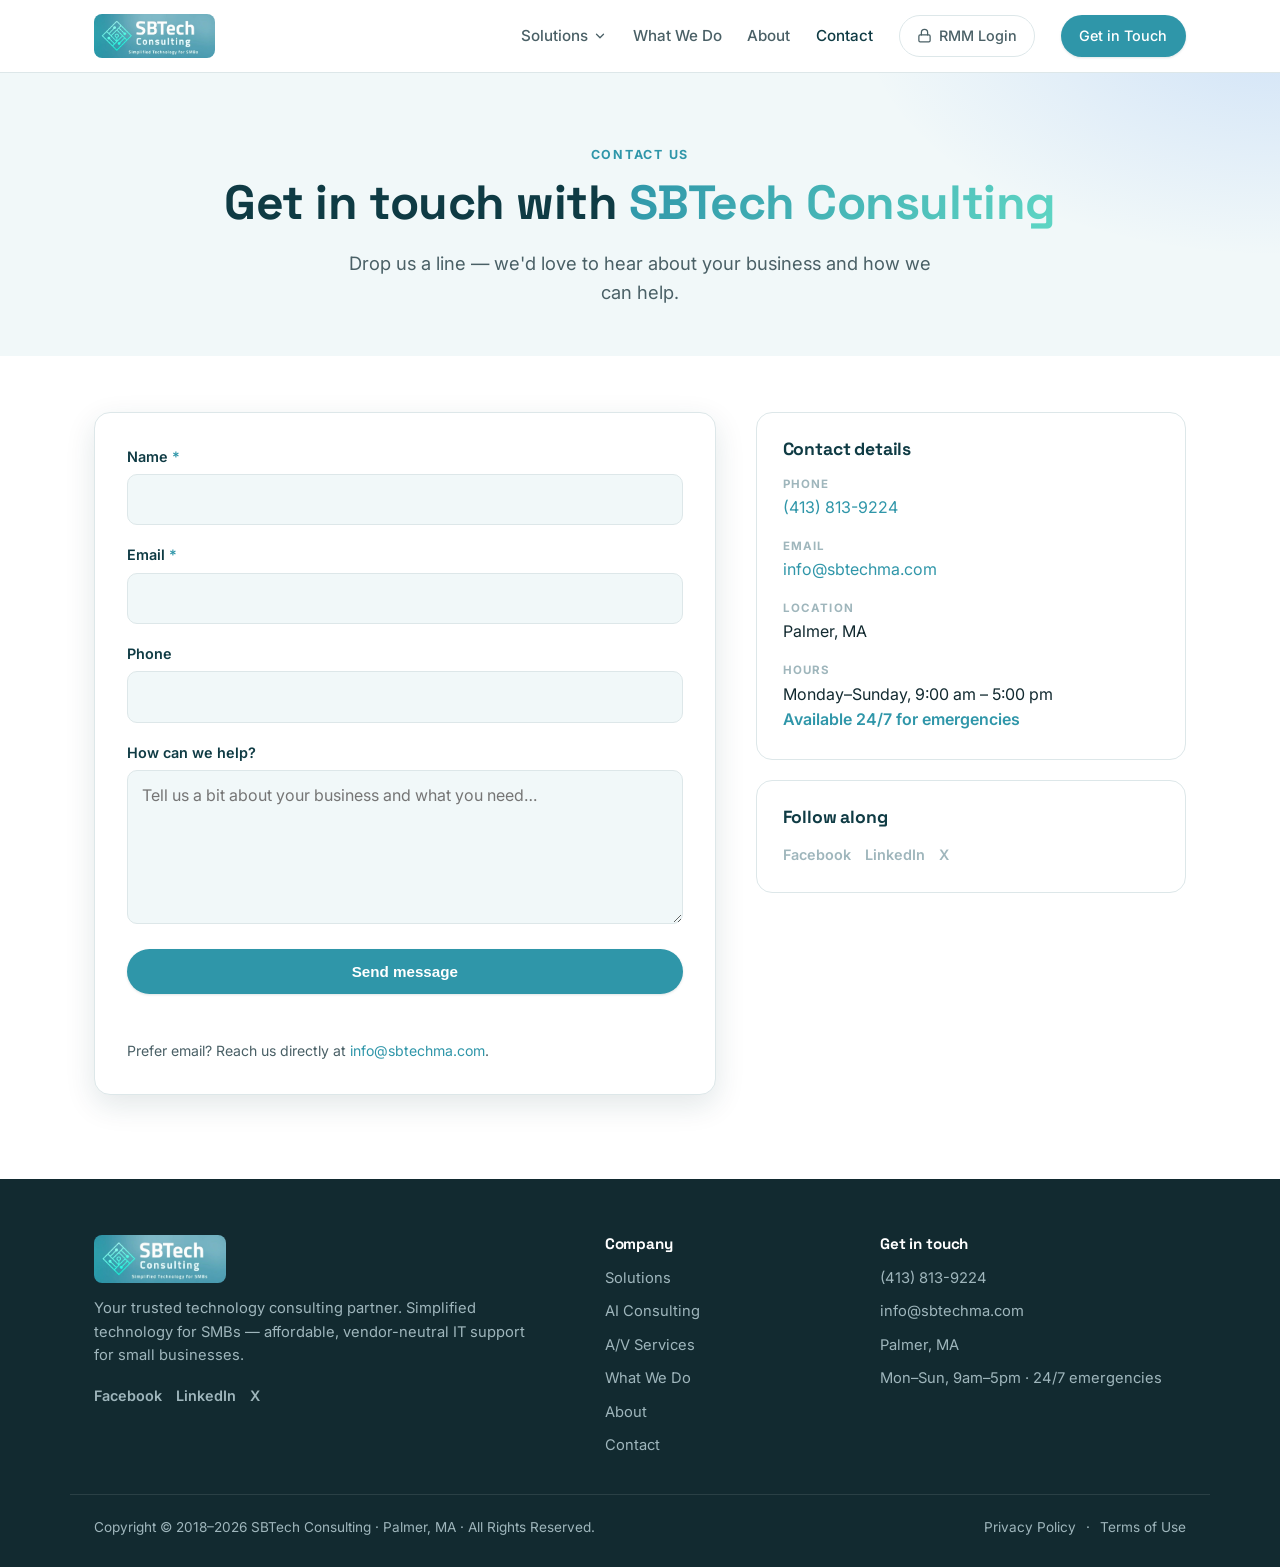
==== commit c92c144a: "Rename Services menu to Solutions Co-Authored-By: Claude Opus 4.8 <noreply@anthropic.com>" ====
--- a/contact.html
+++ b/contact.html
@@ -23,7 +23,7 @@
       </a>
       <nav class="nav" id="nav">
         <div class="nav-item has-dropdown">
-          <a href="index.html#services" class="nav-link">Services
+          <a href="index.html#services" class="nav-link">Solutions
             <svg class="caret" viewBox="0 0 24 24" fill="none" stroke="currentColor" stroke-width="2.2" stroke-linecap="round" stroke-linejoin="round" aria-hidden="true"><path d="m6 9 6 6 6-6"/></svg>
           </a>
           <div class="dropdown">
@@ -143,7 +143,7 @@
       </div>
       <div class="footer-col">
         <h4>Company</h4>
-        <a href="index.html#services">Services</a>
+        <a href="index.html#services">Solutions</a>
         <a href="index.html#ai">AI Consulting</a>
         <a href="index.html#av">A/V Services</a>
         <a href="index.html#areas">What We Do</a>
